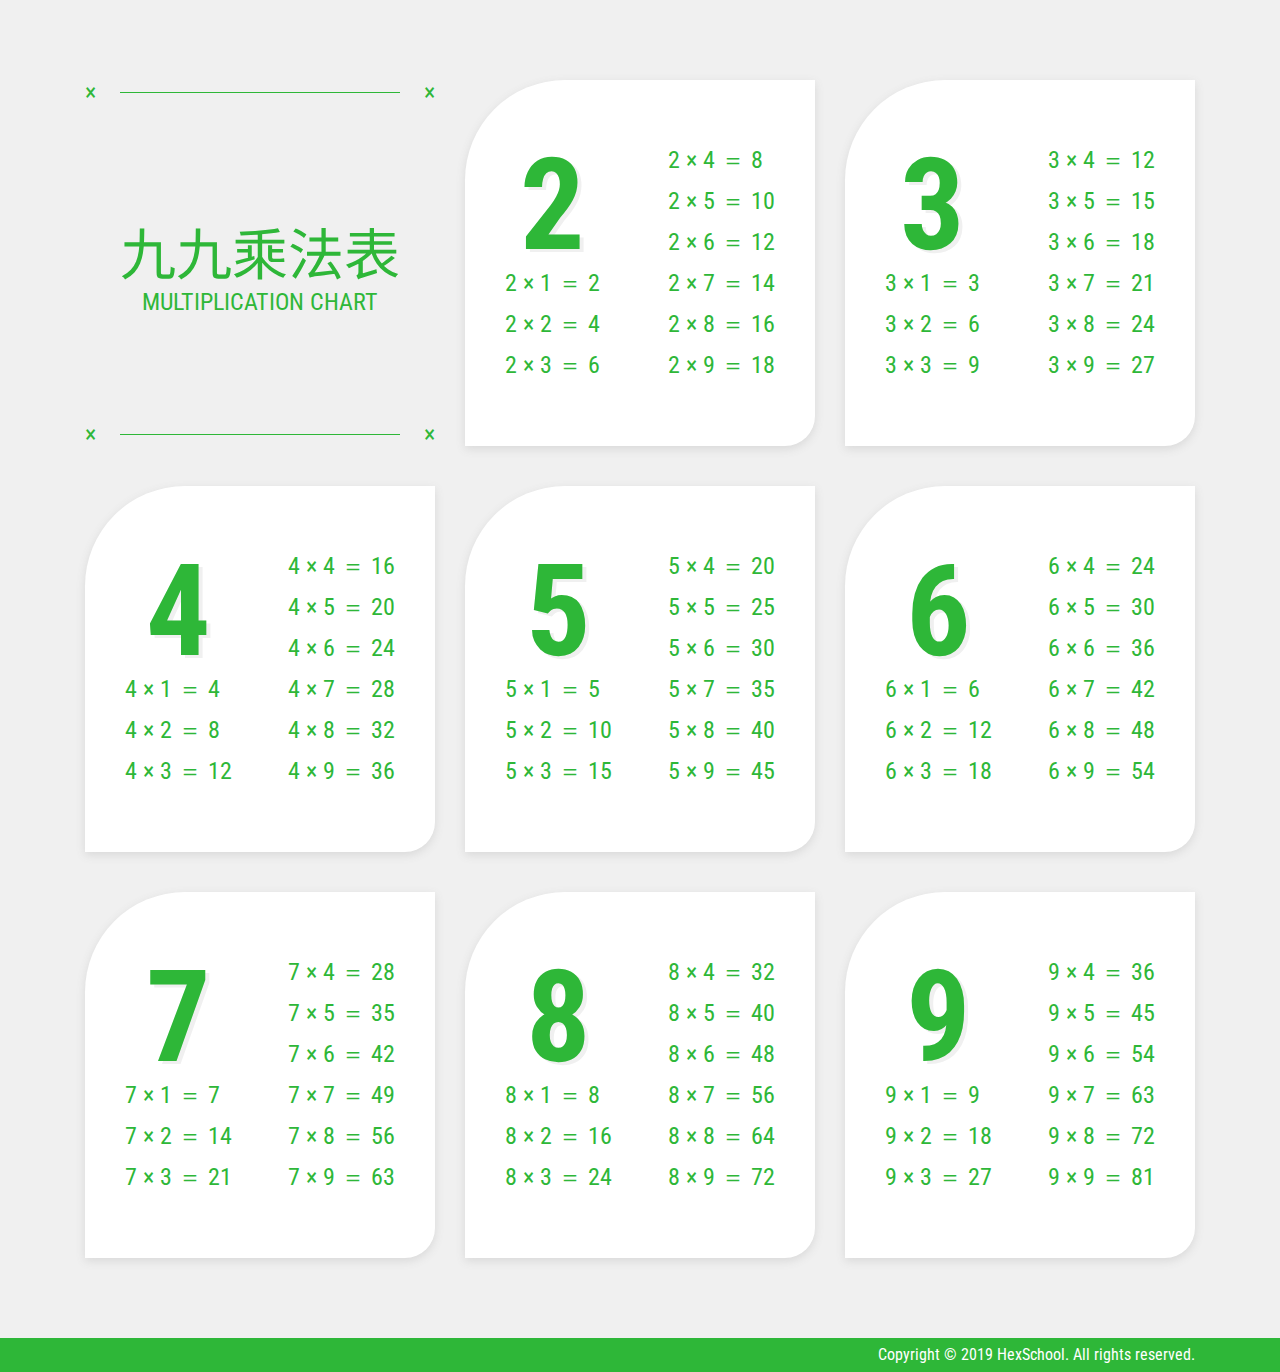
==== lv1/nine-nine.html @ 541c5c63 "Initial commit" ====
<!DOCTYPE html>
<html lang="en">
<head>
    <meta charset="UTF-8">
    <meta name="viewport" content="width=device-width, initial-scale=1.0">
    <title>Document</title>
    <link href="https://fonts.googleapis.com/css2?family=Roboto+Condensed:wght@400;700&display=swap" rel="stylesheet">
    <link href="https://fonts.googleapis.com/css2?family=Noto+Sans+TC:wght@500&display=swap" rel="stylesheet">
    <link rel="stylesheet" href="reset.css">
    <link rel="stylesheet" href="style.css">
</head>
<body>
    <div class="main content">
        <div class="title-group">
            <div class="decoration">
                <div class="times">×</div>
                <div class="line"></div>
                <div class="times">×</div>
            </div>
            <div class="title">
            	<h1>九九乘法表</h1>
            	<span>MULTIPLICATION CHART</span>
            </div>
            <div class="decoration">
                <div class="times">×</div>
                <div class="line"></div>
                <div class="times">×</div>
            </div>
        </div>
        <!-- <ul class="card">
            <li class="num-title">1</li>
            <li class="formula">1 × 1 ＝ 2</li>
            <li class="formula">1 × 2 ＝ 2</li>
            <li class="formula">1 × 3 ＝ 3</li>
            <li class="formula">1 × 4 ＝ 4</li>
            <li class="formula">1 × 5 ＝ 5</li>
            <li class="formula">1 × 6 ＝ 6</li>
            <li class="formula">1 × 7 ＝ 7</li>
            <li class="formula">1 × 8 ＝ 8</li>
            <li class="formula">1 × 9 ＝ 9</li>
        </ul> -->
    </div>
    <div class="footer">
        <div class="content">
            Copyright © 2019 HexSchool. All rights reserved.
        </div>
    </div>
    <script>
        var content = document.querySelector('.content');
        var open='<ul class="card">';
        var end='</ul>'
        for(let i=2;i<10;i++){
            let titlestr="";
            let formulastr="";
            titlestr = '<li class="num-title">'+i+'</li>';
            for(let j =1; j<10;j++){
                formulastr += '<li class="formula">'+i+' × '+j+' ＝ '+i*j +'</li>';
            }
            content.innerHTML += open +titlestr + formulastr +end;
        }
    </script>
</body>
</html>
---- lv1/style.css ----
body{
    background-color: #F0F0F0;
    color:#2EB738;
    font-size: 24px;
    font-family: 'Roboto Condensed', sans-serif;
}
.content{
    max-width: 1110px;
    margin:0 auto;
}
.main{
    display: flex;
    flex-wrap: wrap;
    justify-content: space-between;
    margin-top:80px;
    margin-bottom:40px;
}
.title-group{
    width: 350px;
    height: 366px;
    display: flex;
    flex-direction: column;
    justify-content: space-between;
}
.decoration{
    width: 350px;
    box-sizing: border-box;
    display: flex;
    justify-content: space-between;
    align-items: center;
}
.line{
    width: 280px;
    height: 1px;
    background-color: #2EB738
}
h1{
    font-size: 56px;
    font-family: 'Noto Sans TC', sans-serif;
    font-weight: medium;
    line-height: 78px;
}
.title{
    display: flex;
    flex-direction: column;
    align-items: center;
}
.card{
    width: 350px;
    height: 366px;
    box-sizing: border-box;
    background-color: white;
    padding:64px 40px;
    align-content: space-between;
    margin-bottom: 40px;
    border-radius: 100px 0 30px 0;
    box-shadow: 0px 3px 10px #D8D8D8;
    display: flex;
    flex-direction: column;
    flex-wrap: wrap;
}
.num-title{
    text-align: center;
    font-size: 128px;
    /* margin-bottom: 23px; */
    line-height: 123px;
    text-shadow: 4px 3px 0px #F0F0F0;
    font-weight: bold;
}
.formula{
    line-height: 33px;
}
.formula+.formula{
    margin-top: 8px;
}
.formula:nth-child(5){
    margin-top: 0;
}
.footer{
    background-color: #2EB738;
    font-size: 16px;
    text-align: right;
    color:white;
    padding: 8px 0;
    line-height: 18px;
}
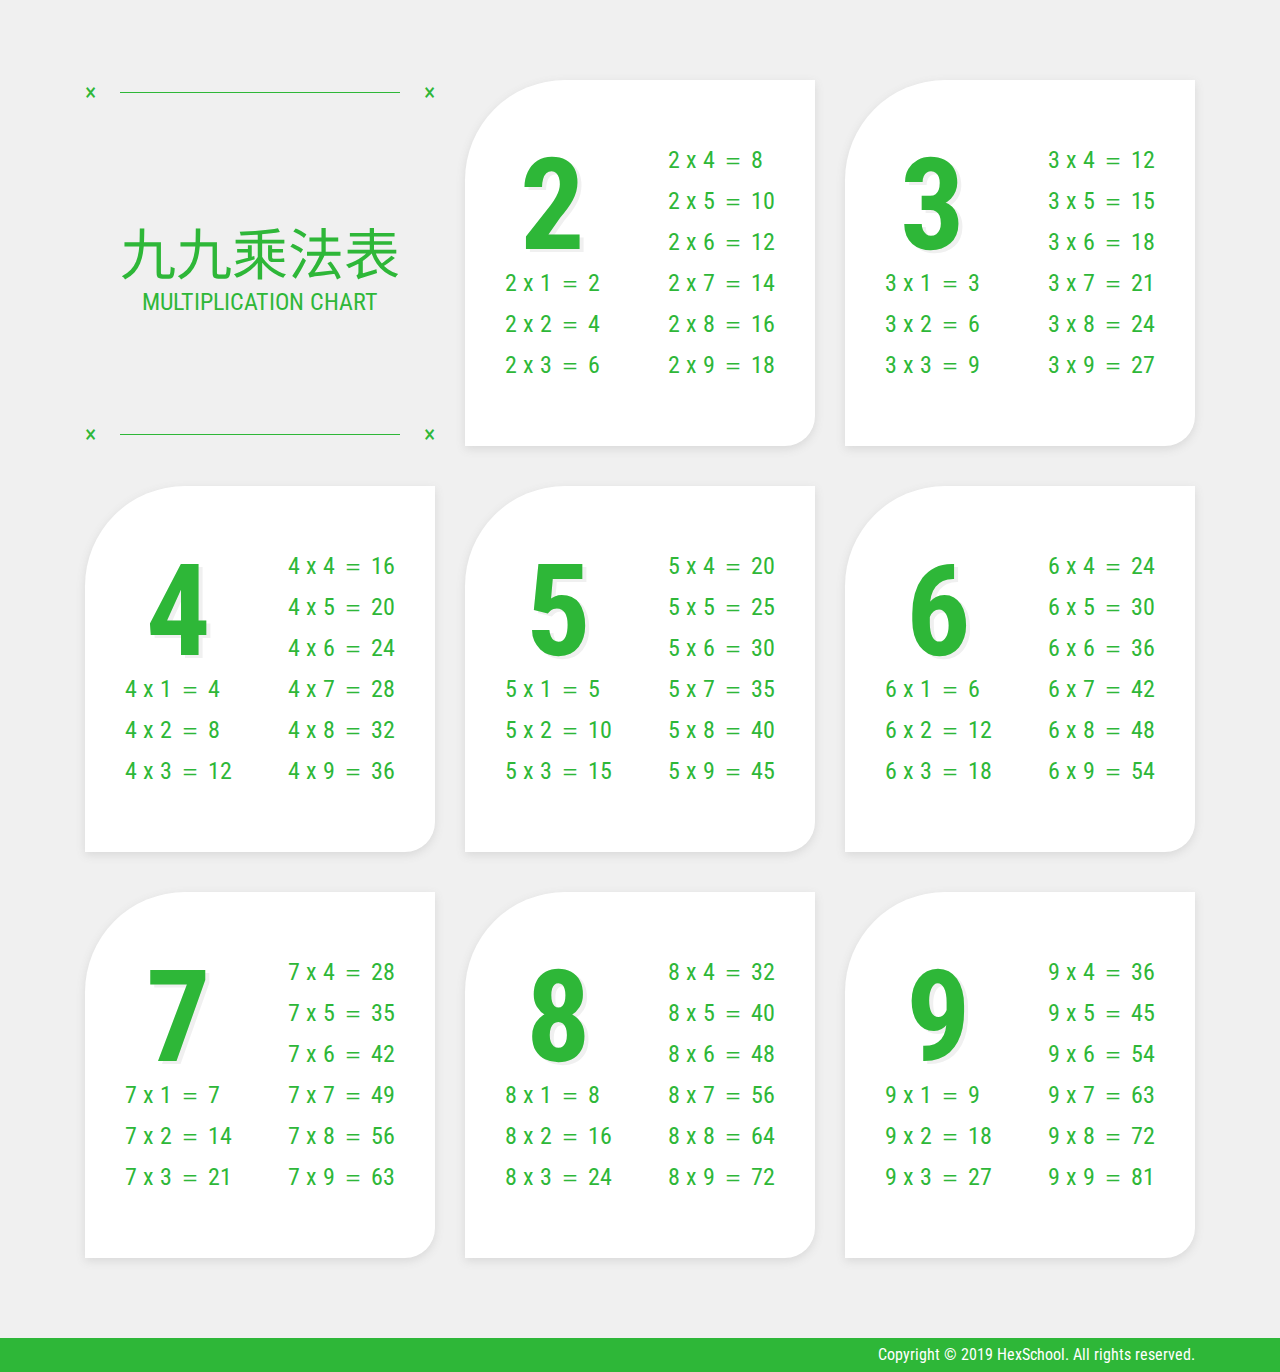
==== commit 4542ffcb: "lv5" ====
--- a/lv1/nine-nine.html
+++ b/lv1/nine-nine.html
@@ -3,10 +3,10 @@
 <head>
     <meta charset="UTF-8">
     <meta name="viewport" content="width=device-width, initial-scale=1.0">
-    <title>Document</title>
+    <title>新手地下城 第一關</title>
     <link href="https://fonts.googleapis.com/css2?family=Roboto+Condensed:wght@400;700&display=swap" rel="stylesheet">
     <link href="https://fonts.googleapis.com/css2?family=Noto+Sans+TC:wght@500&display=swap" rel="stylesheet">
-    <link rel="stylesheet" href="reset.css">
+    <link rel="stylesheet" href="../reset.css">
     <link rel="stylesheet" href="style.css">
 </head>
 <body>
@@ -52,9 +52,9 @@
         for(let i=2;i<10;i++){
             let titlestr="";
             let formulastr="";
-            titlestr = '<li class="num-title">'+i+'</li>';
+            titlestr = `<li class ="num-title">${i}</li>`;
             for(let j =1; j<10;j++){
-                formulastr += '<li class="formula">'+i+' × '+j+' ＝ '+i*j +'</li>';
+                formulastr += `<li class="formula">${i} x ${j} ＝ ${i*j}`;
             }
             content.innerHTML += open +titlestr + formulastr +end;
         }
